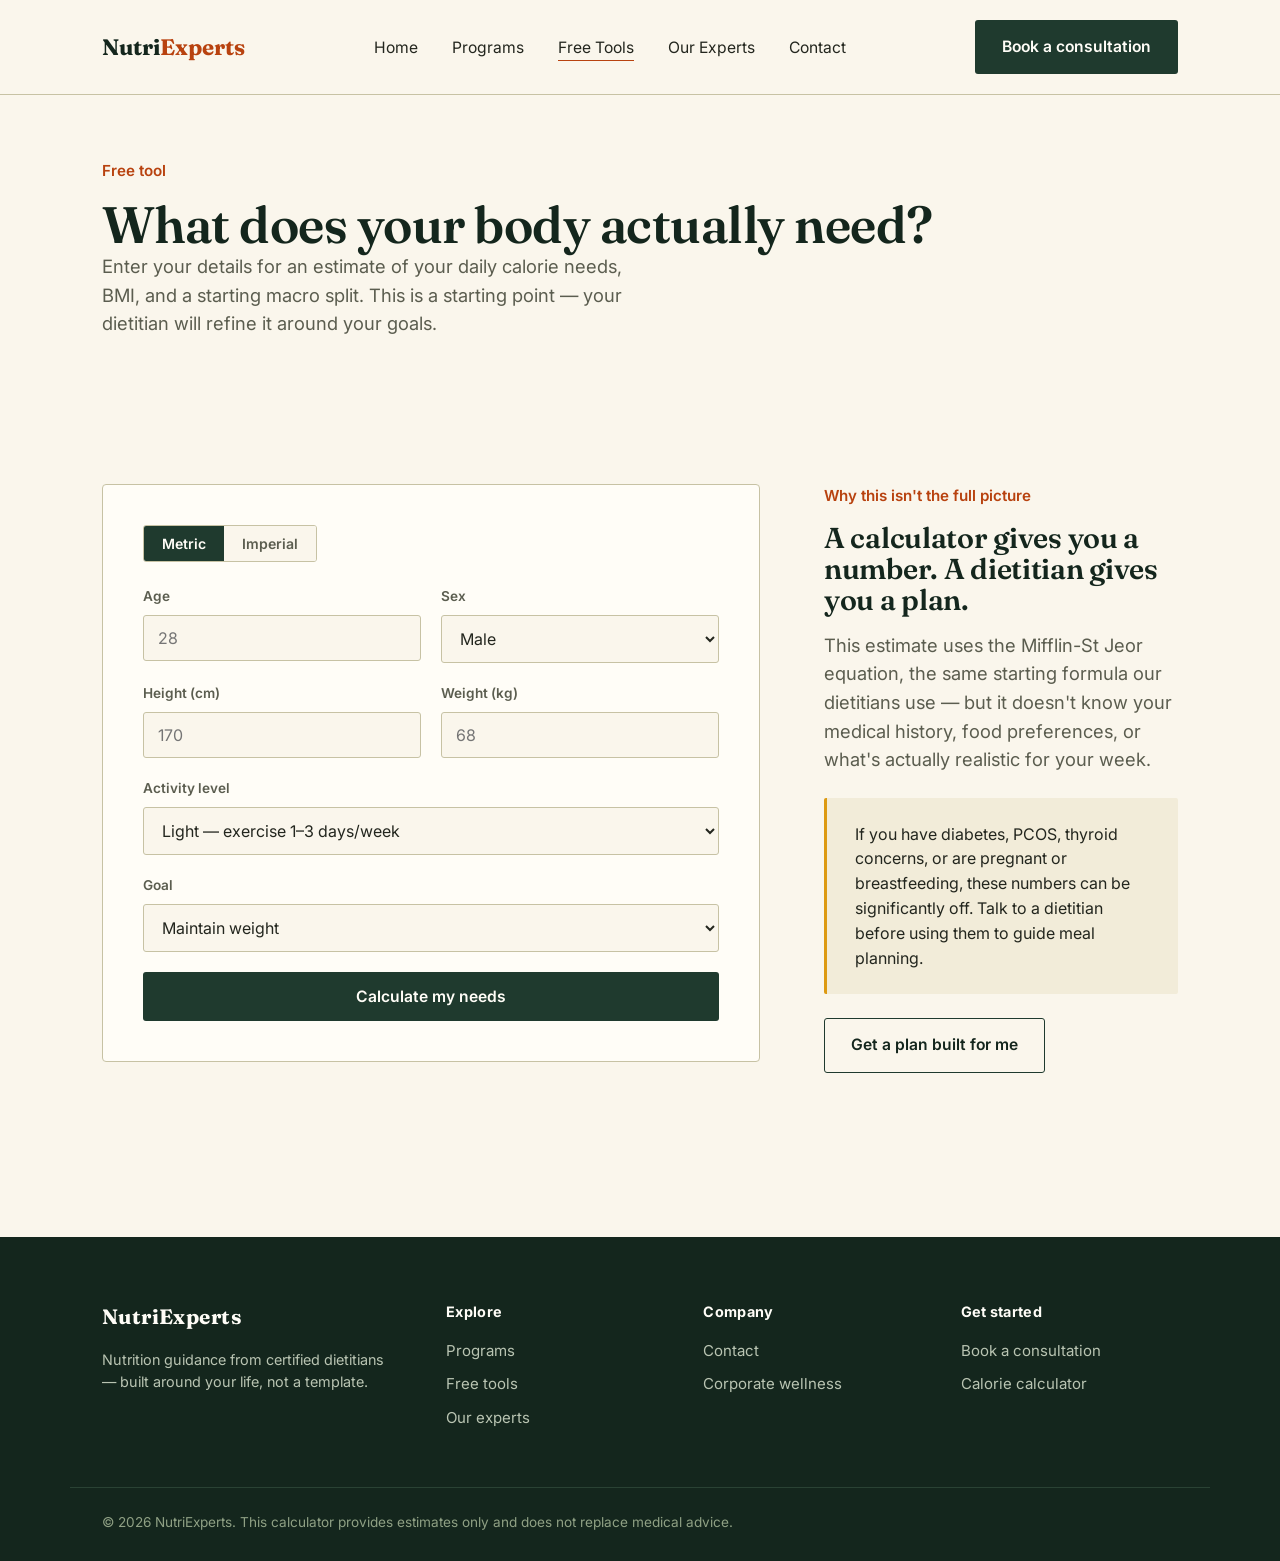
==== calculator.html @ 3c9d52ba "Add files via upload" ====
<!DOCTYPE html>
<html lang="en">
<head>
<meta charset="UTF-8">
<meta name="viewport" content="width=device-width, initial-scale=1.0">
<title>Free Calorie &amp; BMI Calculator — NutriExperts</title>
<link rel="stylesheet" href="styles.css">
</head>
<body>

<header class="site">
  <nav class="nav">
    <a href="index.html" class="logo">Nutri<span>Experts</span></a>
    <ul class="nav-links">
      <li><a href="index.html">Home</a></li>
      <li><a href="programs.html">Programs</a></li>
      <li><a href="calculator.html" class="active">Free Tools</a></li>
      <li><a href="experts.html">Our Experts</a></li>
      <li><a href="contact.html">Contact</a></li>
    </ul>
    <div class="nav-cta">
      <a href="contact.html" class="btn btn-primary">Book a consultation</a>
    </div>
  </nav>
</header>

<section class="tight" style="padding-top:64px;">
  <div class="wrap">
    <p class="kicker">Free tool</p>
    <h1 style="font-size: clamp(2.2rem, 4vw, 3.2rem);">What does your body actually need?</h1>
    <p class="lede">Enter your details for an estimate of your daily calorie needs, BMI, and a starting macro split. This is a starting point — your dietitian will refine it around your goals.</p>
  </div>
</section>

<section class="tight">
  <div class="wrap">
    <div class="two-col">
      <div>
        <div class="calc-box">
          <div class="unit-toggle">
            <button type="button" id="unit-metric" class="active" onclick="setUnit('metric')">Metric</button>
            <button type="button" id="unit-imperial" onclick="setUnit('imperial')">Imperial</button>
          </div>

          <div class="field-row">
            <div class="field">
              <label for="age">Age</label>
              <input type="number" id="age" placeholder="28" min="14" max="90">
            </div>
            <div class="field">
              <label for="sex">Sex</label>
              <select id="sex">
                <option value="male">Male</option>
                <option value="female">Female</option>
              </select>
            </div>
          </div>

          <div class="field-row">
            <div class="field">
              <label for="height">Height <span id="height-unit">(cm)</span></label>
              <input type="number" id="height" placeholder="170">
            </div>
            <div class="field">
              <label for="weight">Weight <span id="weight-unit">(kg)</span></label>
              <input type="number" id="weight" placeholder="68">
            </div>
          </div>

          <div class="field-row" style="grid-template-columns: 1fr;">
            <div class="field">
              <label for="activity">Activity level</label>
              <select id="activity">
                <option value="1.2">Sedentary — little to no exercise</option>
                <option value="1.375" selected>Light — exercise 1–3 days/week</option>
                <option value="1.55">Moderate — exercise 3–5 days/week</option>
                <option value="1.725">Active — exercise 6–7 days/week</option>
                <option value="1.9">Very active — physical job or 2x/day training</option>
              </select>
            </div>
          </div>

          <div class="field-row" style="grid-template-columns: 1fr;">
            <div class="field">
              <label for="goal">Goal</label>
              <select id="goal">
                <option value="lose">Lose weight</option>
                <option value="maintain" selected>Maintain weight</option>
                <option value="gain">Gain weight / build muscle</option>
              </select>
            </div>
          </div>

          <button class="btn btn-primary" style="width:100%; justify-content:center;" onclick="calculate()">Calculate my needs</button>

          <div class="calc-result" id="result">
            <span class="big" id="calorie-out">0</span>
            <span style="font-family: var(--sans); color: var(--ink-soft); font-size:0.95rem;">calories / day</span>
            <span class="cat" id="bmi-cat">BMI —</span>

            <div class="macro-row">
              <div class="macro"><div class="amt" id="protein-out">0g</div><div class="lbl">Protein</div></div>
              <div class="macro"><div class="amt" id="carbs-out">0g</div><div class="lbl">Carbs</div></div>
              <div class="macro"><div class="amt" id="fat-out">0g</div><div class="lbl">Fat</div></div>
              <div class="macro"><div class="amt" id="bmi-out">0</div><div class="lbl">BMI</div></div>
            </div>
          </div>
        </div>
      </div>

      <div>
        <p class="kicker">Why this isn't the full picture</p>
        <h2 style="font-size:1.8rem;">A calculator gives you a number. A dietitian gives you a plan.</h2>
        <p class="lede" style="margin-top:16px;">This estimate uses the Mifflin-St Jeor equation, the same starting formula our dietitians use — but it doesn't know your medical history, food preferences, or what's actually realistic for your week.</p>
        <div class="callout" style="margin-top:24px;">
          <p style="margin:0;">If you have diabetes, PCOS, thyroid concerns, or are pregnant or breastfeeding, these numbers can be significantly off. Talk to a dietitian before using them to guide meal planning.</p>
        </div>
        <a href="contact.html" class="btn btn-ghost" style="margin-top:24px;">Get a plan built for me</a>
      </div>
    </div>
  </div>
</section>

<footer class="site">
  <div class="wrap">
    <div>
      <h4 style="font-family: var(--serif); font-size:1.3rem; color:var(--white);">NutriExperts</h4>
      <p style="color:#b9c4b2; font-size:0.9rem; max-width:32ch;">Nutrition guidance from certified dietitians — built around your life, not a template.</p>
    </div>
    <div>
      <h4>Explore</h4>
      <a href="programs.html">Programs</a>
      <a href="calculator.html">Free tools</a>
      <a href="experts.html">Our experts</a>
    </div>
    <div>
      <h4>Company</h4>
      <a href="contact.html">Contact</a>
      <a href="contact.html">Corporate wellness</a>
    </div>
    <div>
      <h4>Get started</h4>
      <a href="contact.html">Book a consultation</a>
      <a href="calculator.html">Calorie calculator</a>
    </div>
  </div>
  <div class="foot-bottom">© 2026 NutriExperts. This calculator provides estimates only and does not replace medical advice.</div>
</footer>

<script>
let unit = 'metric';

function setUnit(u) {
  unit = u;
  document.getElementById('unit-metric').classList.toggle('active', u === 'metric');
  document.getElementById('unit-imperial').classList.toggle('active', u === 'imperial');
  document.getElementById('height-unit').textContent = u === 'metric' ? '(cm)' : '(in)';
  document.getElementById('weight-unit').textContent = u === 'metric' ? '(kg)' : '(lb)';
  document.getElementById('height').placeholder = u === 'metric' ? '170' : '67';
  document.getElementById('weight').placeholder = u === 'metric' ? '68' : '150';
}

function calculate() {
  const age = parseFloat(document.getElementById('age').value);
  const sex = document.getElementById('sex').value;
  let height = parseFloat(document.getElementById('height').value);
  let weight = parseFloat(document.getElementById('weight').value);
  const activity = parseFloat(document.getElementById('activity').value);
  const goal = document.getElementById('goal').value;

  if (!age || !height || !weight) {
    alert('Please fill in age, height, and weight.');
    return;
  }

  if (unit === 'imperial') {
    height = height * 2.54;
    weight = weight * 0.453592;
  }

  // Mifflin-St Jeor
  let bmr = sex === 'male'
    ? (10 * weight) + (6.25 * height) - (5 * age) + 5
    : (10 * weight) + (6.25 * height) - (5 * age) - 161;

  let tdee = bmr * activity;

  if (goal === 'lose') tdee -= 500;
  if (goal === 'gain') tdee += 350;

  tdee = Math.round(tdee);

  const heightM = height / 100;
  const bmi = weight / (heightM * heightM);
  const bmiRounded = bmi.toFixed(1);

  let bmiCategory = 'Normal';
  if (bmi < 18.5) bmiCategory = 'Underweight';
  else if (bmi >= 25 && bmi < 30) bmiCategory = 'Overweight';
  else if (bmi >= 30) bmiCategory = 'Obese';

  const protein = Math.round((tdee * 0.30) / 4);
  const carbs = Math.round((tdee * 0.40) / 4);
  const fat = Math.round((tdee * 0.30) / 9);

  document.getElementById('calorie-out').textContent = tdee.toLocaleString();
  document.getElementById('bmi-cat').textContent = 'BMI ' + bmiCategory;
  document.getElementById('protein-out').textContent = protein + 'g';
  document.getElementById('carbs-out').textContent = carbs + 'g';
  document.getElementById('fat-out').textContent = fat + 'g';
  document.getElementById('bmi-out').textContent = bmiRounded;

  document.getElementById('result').classList.add('show');
}
</script>

</body>
</html>
---- styles.css ----
/* ============================================================
   NutriExperts — design tokens
   Palette: forest greens (subject: fresh food / clinical trust)
   paired with spice-market marigold + paprika accents, on a
   warm paper ground. Editorial "field journal" layout, not a
   SaaS dashboard: asymmetric hero, menu-card program listings,
   numbered steps only where the content is truly sequential.
   ============================================================ */

@import url('https://fonts.googleapis.com/css2?family=Fraunces:opsz,wght@9..144,400;9..144,500;9..144,600;9..144,700&family=Inter:wght@400;500;600&display=swap');

:root {
  --forest-deep: #14261d;
  --forest: #1f3a2e;
  --forest-soft: #35543f;
  --paper: #faf6ec;
  --ivory: #f2ecd9;
  --line: #c7c2a4;
  --ink: #23261e;
  --ink-soft: #5b5d4f;
  --marigold: #dd9a12;
  --paprika: #b8420f;
  --white: #fffdf7;

  --serif: 'Fraunces', Georgia, serif;
  --sans: 'Inter', -apple-system, BlinkMacSystemFont, sans-serif;
}

* { box-sizing: border-box; }

html { scroll-behavior: smooth; }

body {
  margin: 0;
  background: var(--paper);
  color: var(--ink);
  font-family: var(--sans);
  font-size: 16px;
  line-height: 1.55;
  -webkit-font-smoothing: antialiased;
}

img { max-width: 100%; display: block; }

a { color: inherit; }

.wrap {
  max-width: 1140px;
  margin: 0 auto;
  padding: 0 32px;
}

/* ---------- Type ---------- */

h1, h2, h3, .display {
  font-family: var(--serif);
  font-weight: 600;
  color: var(--forest-deep);
  line-height: 1.08;
  margin: 0;
  letter-spacing: -0.01em;
}

h1 { font-size: clamp(2.6rem, 5.4vw, 4.6rem); }
h2 { font-size: clamp(1.9rem, 3.4vw, 2.7rem); }
h3 { font-size: 1.35rem; font-weight: 600; }

p { margin: 0 0 1em; max-width: 62ch; }

.kicker {
  font-family: var(--sans);
  font-size: 0.95rem;
  font-weight: 600;
  color: var(--paprika);
  margin: 0 0 14px;
}

.lede {
  font-size: 1.15rem;
  color: var(--ink-soft);
  max-width: 46ch;
}

/* ---------- Buttons ---------- */

.btn {
  display: inline-flex;
  align-items: center;
  gap: 8px;
  padding: 14px 26px;
  border-radius: 3px;
  font-family: var(--sans);
  font-weight: 600;
  font-size: 0.98rem;
  text-decoration: none;
  border: 1.5px solid transparent;
  cursor: pointer;
  transition: transform 0.15s ease, background 0.15s ease, color .15s ease;
}

.btn-primary {
  background: var(--forest);
  color: var(--white);
}
.btn-primary:hover { background: var(--forest-deep); transform: translateY(-1px); }

.btn-ghost {
  background: transparent;
  border-color: var(--forest);
  color: var(--forest-deep);
}
.btn-ghost:hover { background: var(--forest); color: var(--white); }

.btn-marigold {
  background: var(--marigold);
  color: var(--forest-deep);
}
.btn-marigold:hover { background: #c88b0f; transform: translateY(-1px); }

/* ---------- Header / nav ---------- */

header.site {
  background: var(--paper);
  border-bottom: 1px solid var(--line);
  position: sticky;
  top: 0;
  z-index: 40;
}

.nav {
  display: flex;
  align-items: center;
  justify-content: space-between;
  padding: 20px 32px;
  max-width: 1140px;
  margin: 0 auto;
}

.logo {
  font-family: var(--serif);
  font-size: 1.4rem;
  font-weight: 700;
  color: var(--forest-deep);
  text-decoration: none;
}
.logo span { color: var(--paprika); }

.nav-links {
  display: flex;
  gap: 34px;
  list-style: none;
  margin: 0; padding: 0;
}

.nav-links a {
  text-decoration: none;
  font-size: 0.98rem;
  color: var(--ink);
  padding-bottom: 3px;
  border-bottom: 1.5px solid transparent;
}
.nav-links a:hover, .nav-links a.active {
  border-bottom-color: var(--paprika);
}

.nav-cta { display: flex; align-items: center; gap: 20px; }

@media (max-width: 760px) {
  .nav-links { display: none; }
}

/* ---------- Footer ---------- */

footer.site {
  background: var(--forest-deep);
  color: #d9e0d4;
  padding: 64px 0 28px;
  margin-top: 100px;
}

footer.site .wrap {
  display: grid;
  grid-template-columns: 1.4fr 1fr 1fr 1fr;
  gap: 40px;
}

footer.site h4 {
  font-family: var(--sans);
  color: var(--white);
  font-size: 0.9rem;
  letter-spacing: 0.02em;
  margin: 0 0 16px;
}

footer.site a {
  display: block;
  color: #b9c4b2;
  text-decoration: none;
  font-size: 0.94rem;
  margin-bottom: 10px;
}
footer.site a:hover { color: var(--white); }

.foot-bottom {
  max-width: 1140px;
  margin: 48px auto 0;
  padding: 24px 32px 0;
  border-top: 1px solid #2a4234;
  font-size: 0.85rem;
  color: #8fa084;
}

@media (max-width: 760px) {
  footer.site .wrap { grid-template-columns: 1fr 1fr; }
}

/* ---------- Section rhythm ---------- */

section { padding: 96px 0; }
section.tight { padding: 64px 0; }
.divider { border: none; border-top: 1px solid var(--line); margin: 0; }

/* ---------- Hero ---------- */

.hero {
  padding: 76px 0 90px;
  background: linear-gradient(180deg, var(--ivory) 0%, var(--paper) 100%);
}

.hero .wrap {
  display: grid;
  grid-template-columns: 1.15fr 0.85fr;
  gap: 56px;
  align-items: center;
}

.hero-copy .btn-row { display: flex; gap: 16px; margin-top: 32px; flex-wrap: wrap; }

.plate {
  position: relative;
  aspect-ratio: 1 / 1;
  border-radius: 50%;
  background: radial-gradient(circle at 35% 30%, var(--forest-soft), var(--forest) 70%);
  display: flex;
  align-items: center;
  justify-content: center;
  box-shadow: 0 30px 60px -20px rgba(20,38,29,0.35);
}
.plate::before {
  content: "";
  position: absolute;
  inset: 14%;
  border-radius: 50%;
  border: 1.5px dashed rgba(255,255,255,0.25);
}
.plate-stat {
  text-align: center;
  color: var(--white);
}
.plate-stat .num {
  font-family: var(--serif);
  font-size: 3.4rem;
  font-weight: 700;
  display: block;
  line-height: 1;
}
.plate-stat .label {
  font-size: 0.9rem;
  color: #cfe0c9;
  margin-top: 8px;
}

@media (max-width: 860px) {
  .hero .wrap { grid-template-columns: 1fr; }
  .plate { max-width: 320px; margin: 0 auto; }
}

/* ---------- Stat row ---------- */

.stat-row {
  display: flex;
  gap: 0;
  border-top: 1px solid var(--line);
  border-bottom: 1px solid var(--line);
}
.stat-row .stat {
  flex: 1;
  padding: 32px 28px;
  border-right: 1px solid var(--line);
}
.stat-row .stat:last-child { border-right: none; }
.stat .num {
  font-family: var(--serif);
  font-size: 2.3rem;
  color: var(--forest-deep);
  display: block;
}
.stat .label { color: var(--ink-soft); font-size: 0.92rem; margin-top: 4px; }

@media (max-width: 700px) {
  .stat-row { flex-wrap: wrap; }
  .stat-row .stat { flex: 1 1 50%; border-bottom: 1px solid var(--line); }
}

/* ---------- Steps (genuinely sequential) ---------- */

.steps {
  display: grid;
  grid-template-columns: repeat(4, 1fr);
  gap: 0;
  margin-top: 48px;
}
.step {
  padding: 0 26px 0 0;
  border-left: 1px solid var(--line);
  padding-left: 26px;
}
.step:first-child { border-left: none; padding-left: 0; }
.step .n {
  font-family: var(--serif);
  font-size: 1.1rem;
  color: var(--paprika);
  margin-bottom: 10px;
}
.step h3 { font-size: 1.1rem; margin-bottom: 8px; }
.step p { font-size: 0.94rem; color: var(--ink-soft); margin: 0; }

@media (max-width: 860px) {
  .steps { grid-template-columns: 1fr; gap: 28px; }
  .step { border-left: none; padding-left: 0; border-top: 1px solid var(--line); padding-top: 24px; }
  .step:first-child { border-top: none; padding-top: 0; }
}

/* ---------- Two column section ---------- */

.two-col {
  display: grid;
  grid-template-columns: 0.9fr 1.1fr;
  gap: 64px;
  align-items: start;
}
@media (max-width: 860px) {
  .two-col { grid-template-columns: 1fr; gap: 40px; }
}

/* ---------- Program menu list (not SaaS cards) ---------- */

.menu-list { margin-top: 40px; }
.menu-item {
  display: grid;
  grid-template-columns: auto 1fr auto;
  gap: 28px;
  align-items: baseline;
  padding: 30px 0;
  border-bottom: 1px solid var(--line);
}
.menu-item:first-child { border-top: 1px solid var(--line); }
.menu-item .mi-name h3 { margin-bottom: 6px; }
.menu-item .mi-name p { color: var(--ink-soft); font-size: 0.95rem; margin: 0; max-width: 52ch; }
.menu-item .mi-tag {
  font-family: var(--sans);
  font-size: 0.8rem;
  font-weight: 600;
  color: var(--forest);
  border: 1px solid var(--forest-soft);
  border-radius: 20px;
  padding: 5px 12px;
  white-space: nowrap;
  align-self: start;
}
.menu-item .mi-price {
  text-align: right;
  font-family: var(--serif);
  font-size: 1.5rem;
  color: var(--forest-deep);
  white-space: nowrap;
}
.menu-item .mi-price small {
  display: block;
  font-family: var(--sans);
  font-size: 0.78rem;
  font-weight: 400;
  color: var(--ink-soft);
  margin-top: 2px;
}

@media (max-width: 700px) {
  .menu-item { grid-template-columns: 1fr; gap: 10px; }
  .menu-item .mi-price { text-align: left; }
}

/* ---------- Quote / testimonial strip ---------- */

.quote-strip {
  background: var(--forest);
  color: var(--white);
}
.quote-strip blockquote {
  font-family: var(--serif);
  font-size: clamp(1.5rem, 2.6vw, 2.1rem);
  font-weight: 500;
  line-height: 1.35;
  margin: 0 0 24px;
  max-width: 26ch;
}
.quote-strip cite {
  font-style: normal;
  font-family: var(--sans);
  font-size: 0.92rem;
  color: #b9c4b2;
}

/* ---------- Expert profile ---------- */

.expert-grid {
  display: grid;
  grid-template-columns: repeat(3, 1fr);
  gap: 44px 36px;
  margin-top: 48px;
}
.expert {
  border-top: 1px solid var(--line);
  padding-top: 20px;
}
.expert .photo {
  width: 100%;
  aspect-ratio: 4/5;
  border-radius: 3px;
  object-fit: cover;
  margin-bottom: 18px;
  background: var(--ivory);
}
.expert h3 { margin-bottom: 2px; }
.expert .role { color: var(--paprika); font-size: 0.9rem; font-weight: 600; margin-bottom: 10px; }
.expert p.bio { font-size: 0.92rem; color: var(--ink-soft); margin: 0; }

@media (max-width: 860px) {
  .expert-grid { grid-template-columns: 1fr 1fr; }
}
@media (max-width: 560px) {
  .expert-grid { grid-template-columns: 1fr; }
}

/* ---------- Calculator ---------- */

.calc-box {
  background: var(--white);
  border: 1px solid var(--line);
  border-radius: 4px;
  padding: 40px;
}
.field-row { display: grid; grid-template-columns: 1fr 1fr; gap: 20px; margin-bottom: 20px; }
.field { display: flex; flex-direction: column; gap: 8px; }
.field label { font-size: 0.85rem; font-weight: 600; color: var(--ink-soft); }
.field input, .field select {
  font-family: var(--sans);
  font-size: 1rem;
  padding: 12px 14px;
  border: 1.5px solid var(--line);
  border-radius: 3px;
  background: var(--paper);
  color: var(--ink);
}
.field input:focus, .field select:focus {
  outline: none;
  border-color: var(--forest);
}
.unit-toggle {
  display: flex;
  border: 1.5px solid var(--line);
  border-radius: 3px;
  overflow: hidden;
  width: fit-content;
  margin-bottom: 24px;
}
.unit-toggle button {
  font-family: var(--sans);
  font-size: 0.88rem;
  font-weight: 600;
  padding: 9px 18px;
  border: none;
  background: var(--paper);
  color: var(--ink-soft);
  cursor: pointer;
}
.unit-toggle button.active { background: var(--forest); color: var(--white); }

.calc-result {
  margin-top: 28px;
  padding-top: 28px;
  border-top: 1px solid var(--line);
  display: none;
}
.calc-result.show { display: block; }
.calc-result .big {
  font-family: var(--serif);
  font-size: 2.6rem;
  color: var(--forest-deep);
}
.calc-result .cat {
  display: inline-block;
  margin-left: 12px;
  font-family: var(--sans);
  font-size: 0.85rem;
  font-weight: 600;
  padding: 5px 12px;
  border-radius: 20px;
  background: var(--ivory);
  color: var(--forest);
  vertical-align: middle;
}
.macro-row { display: flex; gap: 24px; margin-top: 20px; flex-wrap: wrap; }
.macro { flex: 1; min-width: 120px; }
.macro .amt { font-family: var(--serif); font-size: 1.5rem; color: var(--forest-deep); }
.macro .lbl { font-size: 0.82rem; color: var(--ink-soft); }

/* ---------- Contact form ---------- */

.contact-form {
  background: var(--white);
  border: 1px solid var(--line);
  border-radius: 4px;
  padding: 40px;
}
.contact-form .field { margin-bottom: 20px; }
.contact-form textarea {
  font-family: var(--sans);
  font-size: 1rem;
  padding: 12px 14px;
  border: 1.5px solid var(--line);
  border-radius: 3px;
  background: var(--paper);
  resize: vertical;
  min-height: 110px;
}
.contact-form textarea:focus { outline: none; border-color: var(--forest); }

.info-list { list-style: none; margin: 32px 0 0; padding: 0; }
.info-list li {
  padding: 16px 0;
  border-top: 1px solid var(--line);
  font-size: 0.96rem;
}
.info-list li:last-child { border-bottom: 1px solid var(--line); }
.info-list strong { display: block; color: var(--forest-deep); font-size: 0.82rem; text-transform: none; margin-bottom: 4px; }

/* ---------- Utility ---------- */

.center { text-align: center; margin-left: auto; margin-right: auto; }
.tag-list { display: flex; gap: 10px; flex-wrap: wrap; margin-top: 20px; }
.tag {
  font-size: 0.82rem;
  font-weight: 600;
  padding: 6px 14px;
  border: 1px solid var(--line);
  border-radius: 20px;
  color: var(--ink-soft);
}

.callout {
  background: var(--ivory);
  border-left: 3px solid var(--marigold);
  padding: 24px 28px;
  border-radius: 2px;
}

.disclaimer {
  font-size: 0.82rem;
  color: var(--ink-soft);
  border-top: 1px solid var(--line);
  padding-top: 20px;
  margin-top: 40px;
}
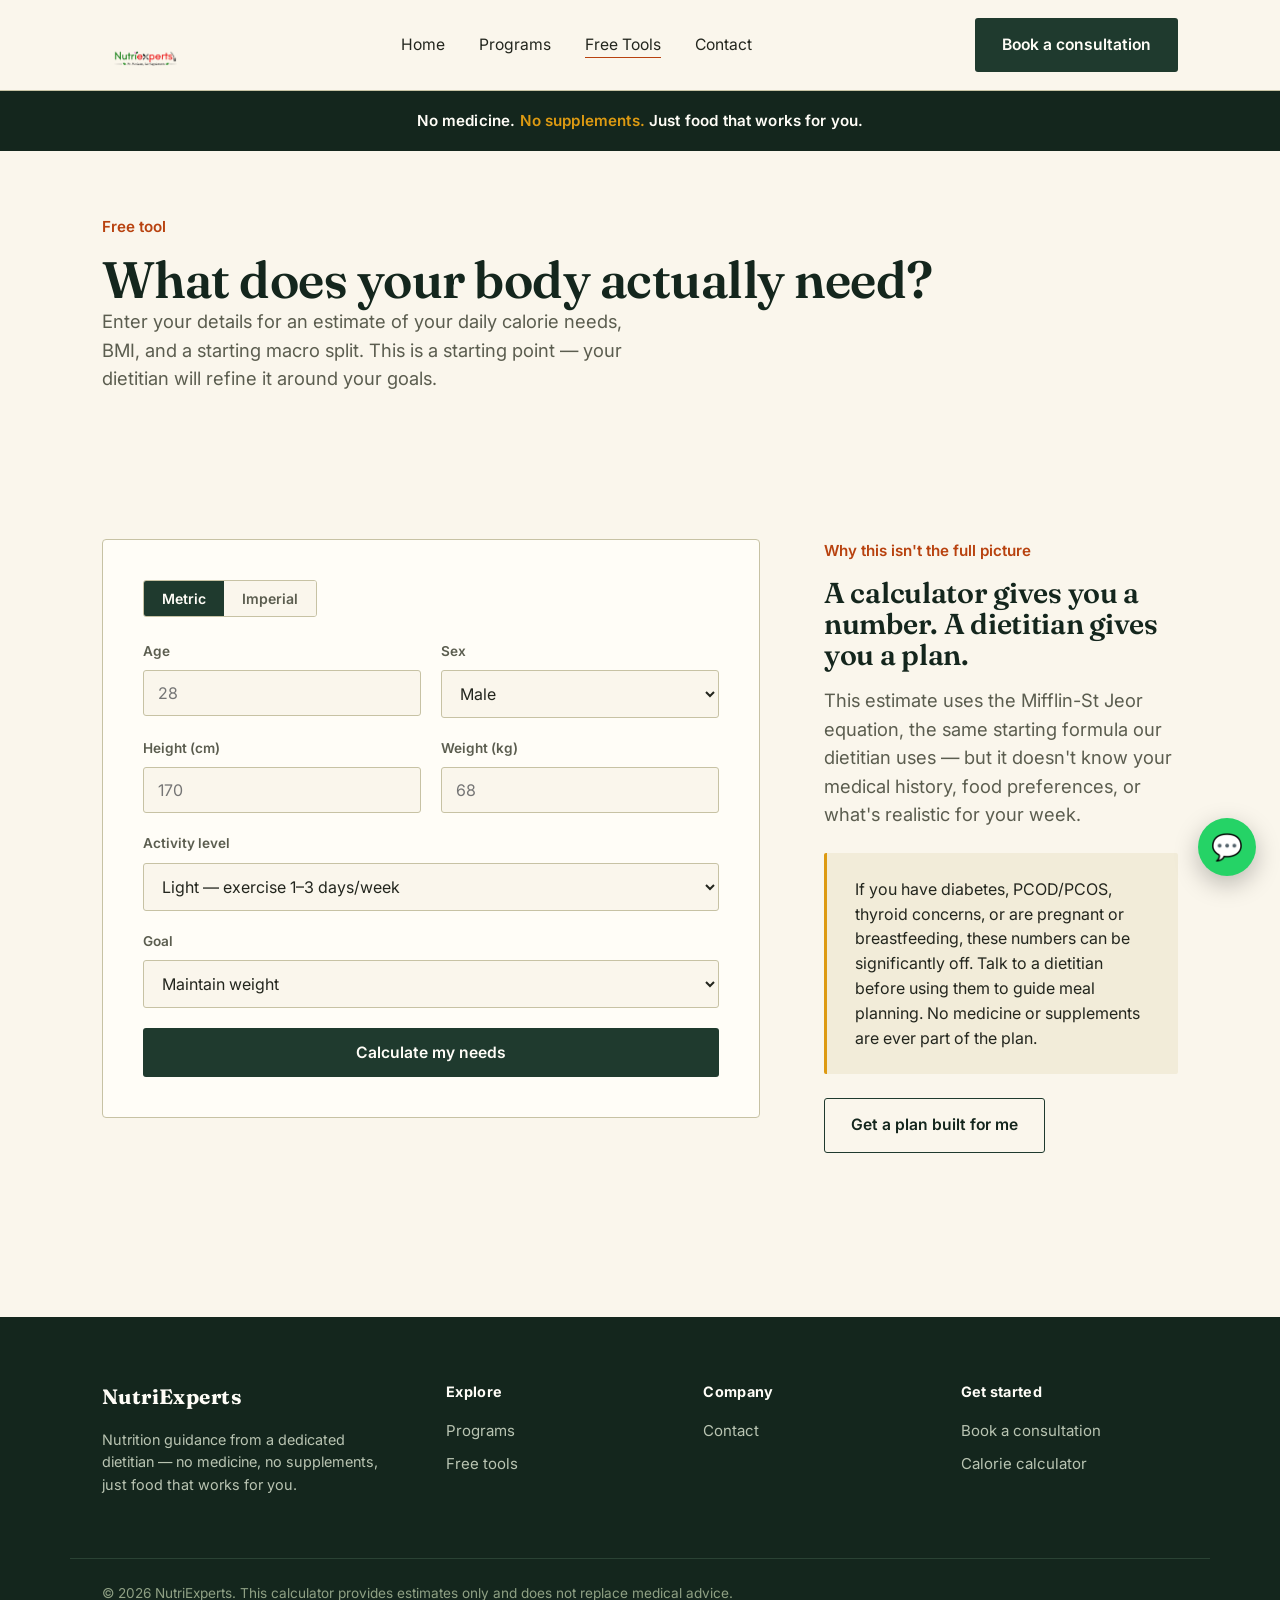
==== commit 59770dd1: "New Updates" ====
--- a/calculator.html
+++ b/calculator.html
@@ -1,4 +1,3 @@
-
 <!DOCTYPE html>
 <html lang="en">
 <head>
@@ -6,17 +5,30 @@
 <meta name="viewport" content="width=device-width, initial-scale=1.0">
 <title>Free Calorie &amp; BMI Calculator — NutriExperts</title>
 <link rel="stylesheet" href="styles.css">
+<script src="script.js"></script>
 </head>
 <body>
 
 <header class="site">
   <nav class="nav">
-    <a href="index.html" class="logo">Nutri<span>Experts</span></a>
+    <!--
+      LOGO: Add your logo file named "logo.png" inside the "images" folder
+      next to this file (path: images/logo.png). Use a PNG with a
+      transparent background — a wide/horizontal logo (roughly 3:1 to 4:1,
+      e.g. 480x140px) will fit this header spot most naturally, though any
+      shape will scale to fit since sizing is handled by CSS (.logo-img),
+      not by editing the image file itself. Until it's added, a small
+      placeholder box shows here instead.
+    -->
+    <a href="index.html" class="logo">
+      <img src="assets/logo.png" alt="Nutriexperts Logo" class="logo-img"
+           data-label="assets/logo.png" data-icon="🥗" data-size="logo"
+           onerror="imgFallback(this)">
+    </a>
     <ul class="nav-links">
       <li><a href="index.html">Home</a></li>
       <li><a href="programs.html">Programs</a></li>
       <li><a href="calculator.html" class="active">Free Tools</a></li>
-      <li><a href="experts.html">Our Experts</a></li>
       <li><a href="contact.html">Contact</a></li>
     </ul>
     <div class="nav-cta">
@@ -24,6 +36,8 @@
     </div>
   </nav>
 </header>
+
+<div class="pledge-bar">No medicine. <span>No supplements.</span> Just food that works for you.</div>
 
 <section class="tight" style="padding-top:64px;">
   <div class="wrap">
@@ -105,6 +119,21 @@
               <div class="macro"><div class="amt" id="fat-out">0g</div><div class="lbl">Fat</div></div>
               <div class="macro"><div class="amt" id="bmi-out">0</div><div class="lbl">BMI</div></div>
             </div>
+
+            <div class="lead-capture">
+              <p class="hint">Want a dietitian to review this? Add your name and number and send it straight to us on WhatsApp.</p>
+              <div class="field-row">
+                <div class="field">
+                  <label for="lead-name">Your name</label>
+                  <input type="text" id="lead-name" placeholder="Your name">
+                </div>
+                <div class="field">
+                  <label for="lead-phone">Phone number</label>
+                  <input type="tel" id="lead-phone" placeholder="+91 98765 43210">
+                </div>
+              </div>
+              <a href="#" id="wa-send" onclick="sendToWhatsApp(event)" class="btn btn-primary" style="width:100%; justify-content:center; margin-top:6px;">Send my results on WhatsApp</a>
+            </div>
           </div>
         </div>
       </div>
@@ -112,9 +141,9 @@
       <div>
         <p class="kicker">Why this isn't the full picture</p>
         <h2 style="font-size:1.8rem;">A calculator gives you a number. A dietitian gives you a plan.</h2>
-        <p class="lede" style="margin-top:16px;">This estimate uses the Mifflin-St Jeor equation, the same starting formula our dietitians use — but it doesn't know your medical history, food preferences, or what's actually realistic for your week.</p>
+        <p class="lede" style="margin-top:16px;">This estimate uses the Mifflin-St Jeor equation, the same starting formula our dietitian uses — but it doesn't know your medical history, food preferences, or what's realistic for your week.</p>
         <div class="callout" style="margin-top:24px;">
-          <p style="margin:0;">If you have diabetes, PCOS, thyroid concerns, or are pregnant or breastfeeding, these numbers can be significantly off. Talk to a dietitian before using them to guide meal planning.</p>
+          <p style="margin:0;">If you have diabetes, PCOD/PCOS, thyroid concerns, or are pregnant or breastfeeding, these numbers can be significantly off. Talk to a dietitian before using them to guide meal planning. No medicine or supplements are ever part of the plan.</p>
         </div>
         <a href="contact.html" class="btn btn-ghost" style="margin-top:24px;">Get a plan built for me</a>
       </div>
@@ -126,18 +155,16 @@
   <div class="wrap">
     <div>
       <h4 style="font-family: var(--serif); font-size:1.3rem; color:var(--white);">NutriExperts</h4>
-      <p style="color:#b9c4b2; font-size:0.9rem; max-width:32ch;">Nutrition guidance from certified dietitians — built around your life, not a template.</p>
+      <p style="color:#b9c4b2; font-size:0.9rem; max-width:32ch;">Nutrition guidance from a dedicated dietitian — no medicine, no supplements, just food that works for you.</p>
     </div>
     <div>
       <h4>Explore</h4>
       <a href="programs.html">Programs</a>
       <a href="calculator.html">Free tools</a>
-      <a href="experts.html">Our experts</a>
     </div>
     <div>
       <h4>Company</h4>
       <a href="contact.html">Contact</a>
-      <a href="contact.html">Corporate wellness</a>
     </div>
     <div>
       <h4>Get started</h4>
@@ -148,8 +175,11 @@
   <div class="foot-bottom">© 2026 NutriExperts. This calculator provides estimates only and does not replace medical advice.</div>
 </footer>
 
+<a href="https://wa.me/919122770481?text=Hi%20NutriExperts%2C%20I%27d%20like%20to%20know%20more" class="wa-float" target="_blank" rel="noopener" aria-label="Chat on WhatsApp">💬</a>
+
 <script>
 let unit = 'metric';
+let lastResult = null;
 
 function setUnit(u) {
   unit = u;
@@ -179,16 +209,13 @@
     weight = weight * 0.453592;
   }
 
-  // Mifflin-St Jeor
   let bmr = sex === 'male'
     ? (10 * weight) + (6.25 * height) - (5 * age) + 5
     : (10 * weight) + (6.25 * height) - (5 * age) - 161;
 
   let tdee = bmr * activity;
-
   if (goal === 'lose') tdee -= 500;
   if (goal === 'gain') tdee += 350;
-
   tdee = Math.round(tdee);
 
   const heightM = height / 100;
@@ -212,6 +239,19 @@
   document.getElementById('bmi-out').textContent = bmiRounded;
 
   document.getElementById('result').classList.add('show');
+
+  lastResult = { tdee, bmiRounded, bmiCategory, protein, carbs, fat, age, sex, goal };
+}
+
+function sendToWhatsApp(e) {
+  e.preventDefault();
+  if (!lastResult) { alert('Please calculate your results first.'); return; }
+  const name = document.getElementById('lead-name').value || 'Not provided';
+  const phone = document.getElementById('lead-phone').value || 'Not provided';
+  const r = lastResult;
+  const msg = `Hi NutriExperts, I just used the BMI/calorie calculator.\n\nName: ${name}\nPhone: ${phone}\nAge: ${r.age} | Sex: ${r.sex}\nGoal: ${r.goal}\nBMI: ${r.bmiRounded} (${r.bmiCategory})\nEstimated calories/day: ${r.tdee}\nProtein: ${r.protein}g | Carbs: ${r.carbs}g | Fat: ${r.fat}g\n\nI'd like a dietitian to review this.`;
+  const url = 'https://wa.me/919122770481?text=' + encodeURIComponent(msg);
+  window.open(url, '_blank');
 }
 </script>
 
--- a/styles.css
+++ b/styles.css
@@ -125,9 +125,11 @@
   position: sticky;
   top: 0;
   z-index: 40;
+  padding: 5px 30px;
 }
 
 .nav {
+  height: 80px;
   display: flex;
   align-items: center;
   justify-content: space-between;
@@ -142,6 +144,7 @@
   font-weight: 700;
   color: var(--forest-deep);
   text-decoration: none;
+  object-fit: contain;
 }
 .logo span { color: var(--paprika); }
 
@@ -343,7 +346,7 @@
   .two-col { grid-template-columns: 1fr; gap: 40px; }
 }
 
-/* ---------- Program menu list (not SaaS cards) ---------- */
+/* ---------- Program menu list (not SaaS cards) — used on homepage preview ---------- */
 
 .menu-list { margin-top: 40px; }
 .menu-item {
@@ -387,6 +390,103 @@
 @media (max-width: 700px) {
   .menu-item { grid-template-columns: 1fr; gap: 10px; }
   .menu-item .mi-price { text-align: left; }
+}
+
+/* ---------- Program pricing cards with "Start Now" CTA — Programs page only ---------- */
+
+.plan-grid {
+  display: grid;
+  grid-template-columns: 1fr 1fr;
+  gap: 1px;
+  background: var(--line);
+  border: 1px solid var(--line);
+  margin-top: 44px;
+}
+.plan-card {
+  background: var(--paper);
+  padding: 36px 34px;
+  display: flex;
+  flex-direction: column;
+}
+.plan-card.featured { background: var(--white); }
+.plan-card .pc-top {
+  display: flex;
+  align-items: flex-start;
+  justify-content: space-between;
+  gap: 16px;
+  margin-bottom: 18px;
+}
+.plan-card .pc-idx {
+  font-family: var(--serif);
+  font-size: 1.05rem;
+  color: var(--paprika);
+}
+.plan-card .pc-tag {
+  font-family: var(--sans);
+  font-size: 0.78rem;
+  font-weight: 600;
+  color: var(--forest);
+  border: 1px solid var(--forest-soft);
+  border-radius: 20px;
+  padding: 4px 12px;
+  white-space: nowrap;
+}
+.plan-card h3 { font-size: 1.3rem; margin-bottom: 10px; }
+.plan-card p.pc-desc { color: var(--ink-soft); font-size: 0.94rem; margin: 0; }
+.plan-card .pc-divider { border: none; border-top: 1px solid var(--line); margin: 24px 0; }
+.plan-card .pc-bottom {
+  display: flex;
+  align-items: center;
+  justify-content: space-between;
+  gap: 18px;
+  flex-wrap: wrap;
+  margin-top: auto;
+}
+.plan-card .pc-price {
+  font-family: var(--serif);
+  font-size: 1.7rem;
+  color: var(--forest-deep);
+  line-height: 1.15;
+}
+.plan-card .pc-price .per { font-family: var(--sans); font-size: 0.78rem; font-weight: 400; color: var(--ink-soft); }
+.plan-card .pc-save { font-family: var(--sans); font-size: 0.8rem; color: var(--forest); font-weight: 600; margin-top: 4px; }
+
+.btn-sm { padding: 10px 22px; font-size: 0.88rem; white-space: nowrap; }
+
+@media (max-width: 860px) {
+  .plan-grid { grid-template-columns: 1fr; }
+}
+@media (max-width: 520px) {
+  .plan-card .pc-bottom { align-items: flex-start; flex-direction: column; }
+  .plan-card .pc-bottom .btn { width: 100%; justify-content: center; }
+}
+
+/* ---------- "What every plan includes" checklist — Programs page only ---------- */
+
+.includes-list {
+  display: grid;
+  grid-template-columns: 1fr 1fr;
+  gap: 14px 40px;
+  margin-top: 36px;
+}
+.includes-list .inc-item {
+  display: flex;
+  align-items: baseline;
+  gap: 12px;
+  padding: 14px 0;
+  border-bottom: 1px solid var(--line);
+}
+.includes-list .inc-item .check {
+  color: var(--forest);
+  font-family: var(--serif);
+  font-size: 1.05rem;
+  flex-shrink: 0;
+}
+.includes-list .inc-item p { margin: 0; font-size: 0.95rem; color: var(--ink); }
+.includes-list .inc-item.no .check { color: var(--paprika); }
+
+@media (max-width: 700px) {
+  .includes-list { grid-template-columns: 1fr; }
 }
 
 /* ---------- Quote / testimonial strip ---------- */
@@ -571,3 +671,263 @@
   padding-top: 20px;
   margin-top: 40px;
 }
+
+/* ---------- Added: Why-cards grid ---------- */
+.why-grid {
+  display: grid;
+  grid-template-columns: repeat(3, 1fr);
+  gap: 1px;
+  background: var(--line);
+  border: 1px solid var(--line);
+  margin-top: 44px;
+}
+.why-card {
+  background: var(--paper);
+  padding: 32px 28px;
+}
+.why-card .mark {
+  font-family: var(--serif);
+  font-size: 1.6rem;
+  color: var(--paprika);
+  margin-bottom: 14px;
+  display: block;
+}
+.why-card h3 { font-size: 1.05rem; margin-bottom: 8px; }
+.why-card p { font-size: 0.92rem; color: var(--ink-soft); margin: 0; }
+@media (max-width: 860px) { .why-grid { grid-template-columns: 1fr 1fr; } }
+@media (max-width: 560px) { .why-grid { grid-template-columns: 1fr; } }
+
+/* ---------- Added: no-meds banner ---------- */
+.pledge-bar {
+  background: var(--forest-deep);
+  color: var(--white);
+  padding: 18px 0;
+  text-align: center;
+  font-family: var(--sans);
+  font-size: 0.95rem;
+  font-weight: 600;
+  letter-spacing: 0.01em;
+}
+.pledge-bar span { color: var(--marigold); }
+
+/* ---------- Added: Myth vs fact ---------- */
+.myth-grid { margin-top: 44px; display: flex; flex-direction: column; gap: 1px; background: var(--line); border: 1px solid var(--line); }
+.myth-row { background: var(--paper); display: grid; grid-template-columns: 1fr 1fr; }
+.myth-row > div { padding: 22px 26px; }
+.myth-row .myth { border-right: 1px solid var(--line); }
+.myth-row .myth p { margin: 0; color: var(--ink-soft); }
+.myth-row .fact p { margin: 0; color: var(--forest-deep); font-weight: 500; }
+.myth-tag { font-size: 0.78rem; font-weight: 700; letter-spacing: 0.02em; display: block; margin-bottom: 6px; }
+.myth-row .myth .myth-tag { color: #a34a2b; }
+.myth-row .fact .myth-tag { color: var(--forest); }
+@media (max-width: 700px) {
+  .myth-row { grid-template-columns: 1fr; }
+  .myth-row .myth { border-right: none; border-bottom: 1px solid var(--line); }
+}
+
+/* ---------- Added: FAQ ---------- */
+.faq-list { margin-top: 40px; }
+.faq-item { border-top: 1px solid var(--line); padding: 22px 0; }
+.faq-item:last-child { border-bottom: 1px solid var(--line); }
+.faq-item summary { cursor: pointer; font-family: var(--serif); font-size: 1.1rem; color: var(--forest-deep); list-style: none; display: flex; justify-content: space-between; align-items: center; gap: 16px; }
+.faq-item summary::-webkit-details-marker { display: none; }
+.faq-item summary::after { content: "+"; font-family: var(--sans); font-size: 1.4rem; color: var(--paprika); flex-shrink: 0; }
+.faq-item[open] summary::after { content: "–"; }
+.faq-item p { margin: 14px 0 0; color: var(--ink-soft); font-size: 0.95rem; }
+
+/* ---------- Added: comparison table ---------- */
+.compare-table { width: 100%; border-collapse: collapse; margin-top: 40px; font-size: 0.95rem; }
+.compare-table th, .compare-table td { text-align: left; padding: 14px 16px; border-bottom: 1px solid var(--line); }
+.compare-table th { font-family: var(--sans); font-size: 0.82rem; color: var(--ink-soft); font-weight: 600; }
+.compare-table td.yes { color: var(--forest); font-weight: 600; }
+
+/* ---------- Added: WhatsApp floating button ---------- */
+.wa-float {
+  position: fixed;
+  bottom: 24px;
+  right: 24px;
+  z-index: 60;
+  background: #25D366;
+  color: #fff;
+  width: 58px;
+  height: 58px;
+  border-radius: 50%;
+  display: flex;
+  align-items: center;
+  justify-content: center;
+  text-decoration: none;
+  box-shadow: 0 8px 24px rgba(0,0,0,0.25);
+  font-size: 1.6rem;
+}
+.wa-float:hover { transform: scale(1.06); }
+
+.badge-row { display: flex; gap: 12px; flex-wrap: wrap; margin-top: 28px; }
+.badge-pill {
+  font-size: 0.85rem;
+  font-weight: 600;
+  color: var(--forest-deep);
+  background: var(--ivory);
+  border: 1px solid var(--line);
+  padding: 7px 16px;
+  border-radius: 20px;
+}
+
+/* ---------- Added: lead capture in calculator ---------- */
+.lead-capture {
+  margin-top: 24px;
+  padding-top: 24px;
+  border-top: 1px dashed var(--line);
+}
+.lead-capture p.hint { font-size: 0.85rem; color: var(--ink-soft); margin-bottom: 14px; }
+
+/* ---------- Added: placeholder boxes for real photos/QR (see HTML comments) ---------- */
+.placeholder-box {
+  display: flex;
+  flex-direction: column;
+  align-items: center;
+  justify-content: center;
+  gap: 10px;
+  background: var(--ivory);
+  border: 1.5px dashed var(--line);
+  border-radius: 4px;
+  color: var(--ink-soft);
+  font-family: var(--sans);
+  font-size: 0.8rem;
+  text-align: center;
+  padding: 20px;
+  width: 100%;
+  height: 100%;
+  box-sizing: border-box;
+}
+.placeholder-box .ph-icon { font-size: 2rem; line-height: 1; }
+.placeholder-box .ph-label { font-weight: 600; color: var(--forest-deep); word-break: break-all; }
+.placeholder-box .ph-sub { font-size: 0.72rem; color: var(--ink-soft); }
+
+.dietitian-photo-wrap { aspect-ratio: 4/5; width: 100%; border-radius: 3px; overflow: hidden; }
+.dietitian-photo-wrap img { width: 100%; height: 100%; object-fit: cover; }
+
+.food-grid {
+  display: grid;
+  grid-template-columns: repeat(3, 1fr);
+  gap: 24px;
+  margin-top: 44px;
+}
+.food-item { aspect-ratio: 4/3; border-radius: 3px; overflow: hidden; }
+.food-item img { width: 100%; height: 100%; object-fit: cover; }
+.food-caption { margin-top: 10px; font-size: 0.88rem; color: var(--ink-soft); text-align: center; }
+@media (max-width: 760px) { .food-grid { grid-template-columns: 1fr; } }
+
+.qr-wrap { width: 180px; aspect-ratio: 1/1; border-radius: 3px; overflow: hidden; margin: 0 auto; }
+.qr-wrap img { width: 100%; height: 100%; object-fit: contain; background: var(--white); }
+.qr-block { display: flex; flex-direction: column; align-items: center; gap: 14px; text-align: center; }
+.qr-upi-id { font-family: var(--sans); font-weight: 600; color: var(--forest-deep); font-size: 0.95rem; }
+
+/* ---------- Added: nav logo image (replaces the former text wordmark) ---------- */
+.logo { display: flex; align-items: center; }
+.logo-img {
+  height: 42px;
+  width: auto;
+  max-width: 190px;
+  object-fit: contain;
+  display: block;
+}
+.placeholder-box.ph-logo {
+  flex-direction: row;
+  height: 42px;
+  width: auto;
+  min-width: 150px;
+  padding: 0 16px;
+  gap: 8px;
+  border-radius: 4px;
+  font-size: 0.74rem;
+}
+.placeholder-box.ph-logo .ph-icon { font-size: 1.1rem; }
+.placeholder-box.ph-logo .ph-sub { display: none; }
+
+@media (max-width: 760px) {
+  .logo-img { height: 34px; max-width: 150px; }
+  .placeholder-box.ph-logo { height: 34px; min-width: 130px; font-size: 0.68rem; }
+}
+
+/* ============================================================
+   Animations — kept deliberately restrained: one hero sequence
+   on load, a single scroll-reveal treatment reused site-wide,
+   and a few small interactive touches. All respect users who
+   prefer reduced motion.
+   ============================================================ */
+
+@media (prefers-reduced-motion: no-preference) {
+
+  /* Hero load-in: headline, copy, buttons, plate stagger in once */
+  .hero-copy .kicker,
+  .hero-copy h1,
+  .hero-copy .lede,
+  .hero-copy .btn-row,
+  .hero-copy .badge-row,
+  .hero .plate {
+    opacity: 0;
+    animation: fadeUp 0.7s ease forwards;
+  }
+  .hero-copy .kicker    { animation-delay: 0.05s; }
+  .hero-copy h1          { animation-delay: 0.15s; }
+  .hero-copy .lede        { animation-delay: 0.28s; }
+  .hero-copy .btn-row      { animation-delay: 0.4s; }
+  .hero-copy .badge-row     { animation-delay: 0.5s; }
+  .hero .plate               { animation: fadeIn 0.9s ease forwards; animation-delay: 0.25s; }
+
+  /* Scroll reveal: one fade-up treatment, reused consistently */
+  .reveal {
+    opacity: 0;
+    transform: translateY(18px);
+    transition: opacity 0.6s ease, transform 0.6s ease;
+  }
+  .reveal.in-view { opacity: 1; transform: none; }
+
+  /* Gentle stagger for grouped items sharing a .reveal-group parent */
+  .reveal-group .reveal:nth-child(1) { transition-delay: 0s; }
+  .reveal-group .reveal:nth-child(2) { transition-delay: 0.08s; }
+  .reveal-group .reveal:nth-child(3) { transition-delay: 0.16s; }
+  .reveal-group .reveal:nth-child(4) { transition-delay: 0.24s; }
+  .reveal-group .reveal:nth-child(5) { transition-delay: 0.32s; }
+  .reveal-group .reveal:nth-child(6) { transition-delay: 0.4s; }
+
+  /* WhatsApp button: a few gentle pulses to draw the eye, then it settles */
+  .wa-float { animation: waPulse 2.2s ease-in-out 3; }
+
+  /* Calculator result: soft reveal instead of an instant snap */
+  .calc-result {
+    opacity: 0;
+    transform: translateY(10px);
+    transition: opacity 0.45s ease, transform 0.45s ease;
+  }
+  .calc-result.show { opacity: 1; transform: none; }
+
+  /* FAQ marker rotates instead of the browser's instant swap */
+  .faq-item summary::after { transition: transform 0.25s ease; display: inline-block; }
+  .faq-item[open] summary::after { transform: rotate(180deg); }
+
+  .btn { transition: transform 0.15s ease, background 0.15s ease, color 0.15s ease; }
+  .btn:hover { transform: translateY(-1px); }
+
+  .menu-item { transition: background 0.2s ease; }
+  .menu-item:hover { background: var(--ivory); }
+
+  .why-card, .expert, .food-item, .stat { transition: background 0.2s ease; }
+  .why-card:hover { background: var(--white); }
+}
+
+@keyframes fadeUp {
+  from { opacity: 0; transform: translateY(14px); }
+  to   { opacity: 1; transform: translateY(0); }
+}
+@keyframes fadeIn {
+  from { opacity: 0; }
+  to   { opacity: 1; }
+}
+@keyframes waPulse {
+  0%, 100% { transform: scale(1); }
+  50%      { transform: scale(1.07); }
+}
+
+/* calc-result must still show even for reduced-motion / no-JS users */
+.calc-result.show { display: block; }
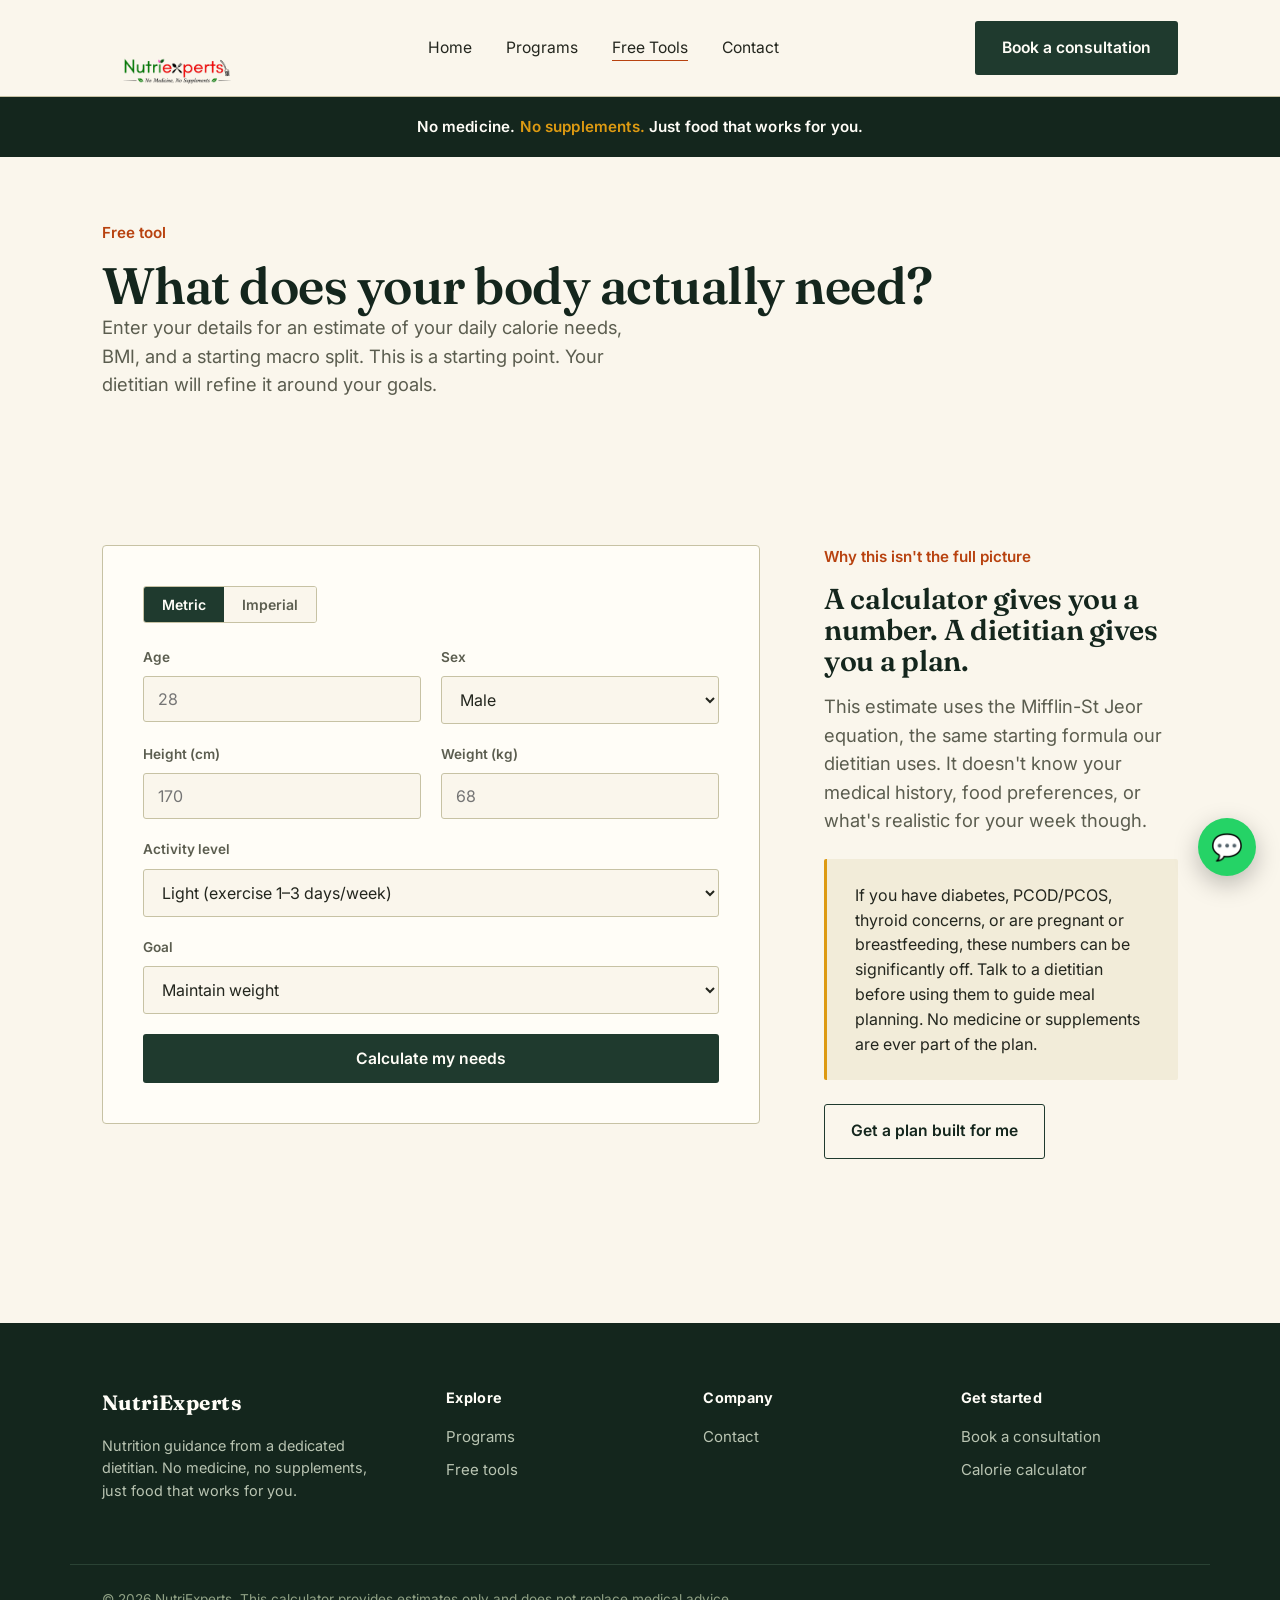
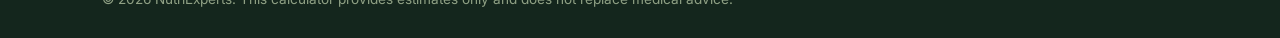
==== commit 2fda4a7f: "Some updates" ====
--- a/calculator.html
+++ b/calculator.html
@@ -3,7 +3,7 @@
 <head>
 <meta charset="UTF-8">
 <meta name="viewport" content="width=device-width, initial-scale=1.0">
-<title>Free Calorie &amp; BMI Calculator — NutriExperts</title>
+<title>Free Calorie &amp; BMI Calculator | NutriExperts</title>
 <link rel="stylesheet" href="styles.css">
 <script src="script.js"></script>
 </head>
@@ -14,7 +14,7 @@
     <!--
       LOGO: Add your logo file named "logo.png" inside the "images" folder
       next to this file (path: images/logo.png). Use a PNG with a
-      transparent background — a wide/horizontal logo (roughly 3:1 to 4:1,
+      transparent background, a wide/horizontal logo (roughly 3:1 to 4:1,
       e.g. 480x140px) will fit this header spot most naturally, though any
       shape will scale to fit since sizing is handled by CSS (.logo-img),
       not by editing the image file itself. Until it's added, a small
@@ -43,7 +43,7 @@
   <div class="wrap">
     <p class="kicker">Free tool</p>
     <h1 style="font-size: clamp(2.2rem, 4vw, 3.2rem);">What does your body actually need?</h1>
-    <p class="lede">Enter your details for an estimate of your daily calorie needs, BMI, and a starting macro split. This is a starting point — your dietitian will refine it around your goals.</p>
+    <p class="lede">Enter your details for an estimate of your daily calorie needs, BMI, and a starting macro split. This is a starting point. Your dietitian will refine it around your goals.</p>
   </div>
 </section>
 
@@ -86,11 +86,11 @@
             <div class="field">
               <label for="activity">Activity level</label>
               <select id="activity">
-                <option value="1.2">Sedentary — little to no exercise</option>
-                <option value="1.375" selected>Light — exercise 1–3 days/week</option>
-                <option value="1.55">Moderate — exercise 3–5 days/week</option>
-                <option value="1.725">Active — exercise 6–7 days/week</option>
-                <option value="1.9">Very active — physical job or 2x/day training</option>
+                <option value="1.2">Sedentary (little to no exercise)</option>
+                <option value="1.375" selected>Light (exercise 1–3 days/week)</option>
+                <option value="1.55">Moderate (exercise 3–5 days/week)</option>
+                <option value="1.725">Active (exercise 6–7 days/week)</option>
+                <option value="1.9">Very active (physical job or 2x/day training)</option>
               </select>
             </div>
           </div>
@@ -111,7 +111,7 @@
           <div class="calc-result" id="result">
             <span class="big" id="calorie-out">0</span>
             <span style="font-family: var(--sans); color: var(--ink-soft); font-size:0.95rem;">calories / day</span>
-            <span class="cat" id="bmi-cat">BMI —</span>
+            <span class="cat" id="bmi-cat">BMI</span>
 
             <div class="macro-row">
               <div class="macro"><div class="amt" id="protein-out">0g</div><div class="lbl">Protein</div></div>
@@ -141,7 +141,7 @@
       <div>
         <p class="kicker">Why this isn't the full picture</p>
         <h2 style="font-size:1.8rem;">A calculator gives you a number. A dietitian gives you a plan.</h2>
-        <p class="lede" style="margin-top:16px;">This estimate uses the Mifflin-St Jeor equation, the same starting formula our dietitian uses — but it doesn't know your medical history, food preferences, or what's realistic for your week.</p>
+        <p class="lede" style="margin-top:16px;">This estimate uses the Mifflin-St Jeor equation, the same starting formula our dietitian uses. It doesn't know your medical history, food preferences, or what's realistic for your week though.</p>
         <div class="callout" style="margin-top:24px;">
           <p style="margin:0;">If you have diabetes, PCOD/PCOS, thyroid concerns, or are pregnant or breastfeeding, these numbers can be significantly off. Talk to a dietitian before using them to guide meal planning. No medicine or supplements are ever part of the plan.</p>
         </div>
@@ -155,7 +155,7 @@
   <div class="wrap">
     <div>
       <h4 style="font-family: var(--serif); font-size:1.3rem; color:var(--white);">NutriExperts</h4>
-      <p style="color:#b9c4b2; font-size:0.9rem; max-width:32ch;">Nutrition guidance from a dedicated dietitian — no medicine, no supplements, just food that works for you.</p>
+      <p style="color:#b9c4b2; font-size:0.9rem; max-width:32ch;">Nutrition guidance from a dedicated dietitian. No medicine, no supplements, just food that works for you.</p>
     </div>
     <div>
       <h4>Explore</h4>
@@ -194,9 +194,12 @@
 function calculate() {
   const age = parseFloat(document.getElementById('age').value);
   const sex = document.getElementById('sex').value;
-  let height = parseFloat(document.getElementById('height').value);
-  let weight = parseFloat(document.getElementById('weight').value);
+  const heightEntered = parseFloat(document.getElementById('height').value);
+  const weightEntered = parseFloat(document.getElementById('weight').value);
+  let height = heightEntered;
+  let weight = weightEntered;
   const activity = parseFloat(document.getElementById('activity').value);
+  const activityLabel = document.getElementById('activity').selectedOptions[0].textContent;
   const goal = document.getElementById('goal').value;
 
   if (!age || !height || !weight) {
@@ -240,7 +243,13 @@
 
   document.getElementById('result').classList.add('show');
 
-  lastResult = { tdee, bmiRounded, bmiCategory, protein, carbs, fat, age, sex, goal };
+  lastResult = {
+    tdee, bmiRounded, bmiCategory, protein, carbs, fat, age, sex, goal,
+    heightEntered, weightEntered,
+    heightUnit: unit === 'metric' ? 'cm' : 'in',
+    weightUnit: unit === 'metric' ? 'kg' : 'lb',
+    activityLabel
+  };
 }
 
 function sendToWhatsApp(e) {
@@ -249,9 +258,18 @@
   const name = document.getElementById('lead-name').value || 'Not provided';
   const phone = document.getElementById('lead-phone').value || 'Not provided';
   const r = lastResult;
-  const msg = `Hi NutriExperts, I just used the BMI/calorie calculator.\n\nName: ${name}\nPhone: ${phone}\nAge: ${r.age} | Sex: ${r.sex}\nGoal: ${r.goal}\nBMI: ${r.bmiRounded} (${r.bmiCategory})\nEstimated calories/day: ${r.tdee}\nProtein: ${r.protein}g | Carbs: ${r.carbs}g | Fat: ${r.fat}g\n\nI'd like a dietitian to review this.`;
-  const url = 'https://wa.me/919122770481?text=' + encodeURIComponent(msg);
-  window.open(url, '_blank');
+  const msg = `Hi NutriExperts, I just used the BMI/calorie calculator.\n\n`
+    + `Name: ${name}\nPhone: ${phone}\n`
+    + `Age: ${r.age} | Sex: ${r.sex}\n`
+    + `Height: ${r.heightEntered} ${r.heightUnit}\n`
+    + `Weight: ${r.weightEntered} ${r.weightUnit}\n`
+    + `Activity level: ${r.activityLabel}\n`
+    + `Goal: ${r.goal}\n`
+    + `BMI: ${r.bmiRounded} (${r.bmiCategory})\n`
+    + `Estimated calories/day: ${r.tdee}\n`
+    + `Protein: ${r.protein}g | Carbs: ${r.carbs}g | Fat: ${r.fat}g\n\n`
+    + `I'd like a dietitian to review this.`;
+  openWhatsApp('919122770481', msg);
 }
 </script>
 
--- a/styles.css
+++ b/styles.css
@@ -125,15 +125,30 @@
   position: sticky;
   top: 0;
   z-index: 40;
-  padding: 5px 30px;
+}
+
+/*
+  ===== HEADER HEIGHT — kept fixed on purpose =====
+  The nav bar has a fixed height (--nav-height) instead of sizing itself
+  around its content. This means the logo below can be made larger or
+  smaller without ever changing the height of the header/nav bar itself.
+  If you increase --logo-height a lot, keep it a bit smaller than
+  --nav-height so it doesn't visually poke out of the header.
+*/
+:root {
+  --nav-height: 96px;         /* fixed header height on desktop/tablet */
+  --nav-height-mobile: 76px;  /* fixed header height on phones */
+  --logo-height: 72px;         /* logo height on desktop/tablet */
+  --logo-height-mobile: 52px;  /* logo height on phones (below 760px wide) */
+  --logo-max-width: 240px;     /* logo will never grow wider than this */
 }
 
 .nav {
-  height: 80px;
   display: flex;
   align-items: center;
   justify-content: space-between;
-  padding: 20px 32px;
+  height: var(--nav-height);
+  padding: 0 32px;
   max-width: 1140px;
   margin: 0 auto;
 }
@@ -144,7 +159,6 @@
   font-weight: 700;
   color: var(--forest-deep);
   text-decoration: none;
-  object-fit: contain;
 }
 .logo span { color: var(--paprika); }
 
@@ -407,8 +421,9 @@
   padding: 36px 34px;
   display: flex;
   flex-direction: column;
-}
-.plan-card.featured { background: var(--white); }
+  box-shadow: inset 0 3px 0 0 transparent;
+}
+.plan-card.featured { box-shadow: inset 0 3px 0 0 var(--marigold); }
 .plan-card .pc-top {
   display: flex;
   align-items: flex-start;
@@ -780,6 +795,14 @@
 }
 .lead-capture p.hint { font-size: 0.85rem; color: var(--ink-soft); margin-bottom: 14px; }
 
+.or-divider {
+  text-align: center;
+  font-family: var(--sans);
+  font-size: 0.8rem;
+  color: var(--ink-soft);
+  margin: 14px 0;
+}
+
 /* ---------- Added: placeholder boxes for real photos/QR (see HTML comments) ---------- */
 .placeholder-box {
   display: flex;
@@ -806,6 +829,66 @@
 .dietitian-photo-wrap { aspect-ratio: 4/5; width: 100%; border-radius: 3px; overflow: hidden; }
 .dietitian-photo-wrap img { width: 100%; height: 100%; object-fit: cover; }
 
+/* ---------- Added: multiple dietitian profiles ---------- */
+.dietitian-grid {
+  display: grid;
+  grid-template-columns: 1fr 1fr;
+  gap: 48px;
+  margin-top: 44px;
+}
+.dietitian-card .dietitian-photo-wrap { max-width: 220px; }
+.dietitian-card h3 { margin-top: 18px; margin-bottom: 2px; }
+.dietitian-role { color: var(--paprika); font-weight: 600; margin: 0 0 10px; font-size: 0.95rem; }
+.dietitian-card p:not(.dietitian-role) { font-size: 0.94rem; color: var(--ink-soft); }
+@media (max-width: 760px) {
+  .dietitian-grid { grid-template-columns: 1fr; gap: 36px; }
+}
+
+/* ---------- Added: before/after client results ---------- */
+.transform-grid {
+  display: grid;
+  grid-template-columns: repeat(3, 1fr);
+  gap: 32px;
+  margin-top: 44px;
+}
+.transform-images {
+  display: flex;
+  gap: 2px;
+  aspect-ratio: 3/2;
+  border-radius: 3px;
+  overflow: hidden;
+}
+.transform-images .ta-img { flex: 1; position: relative; }
+.transform-images .ta-img img { width: 100%; height: 100%; object-fit: cover; }
+.transform-images .ta-img .placeholder-box { border-radius: 0; }
+.ta-label {
+  position: absolute;
+  bottom: 8px;
+  left: 8px;
+  background: rgba(20,38,29,0.78);
+  color: var(--white);
+  font-family: var(--sans);
+  font-size: 0.65rem;
+  font-weight: 700;
+  letter-spacing: 0.04em;
+  text-transform: uppercase;
+  padding: 3px 10px;
+  border-radius: 12px;
+  z-index: 2;
+}
+.transform-meta { margin-top: 16px; }
+.transform-meta h3 { font-size: 1.05rem; margin-bottom: 4px; }
+.transform-meta .result {
+  font-family: var(--serif);
+  color: var(--paprika);
+  font-size: 0.98rem;
+  margin: 0 0 6px;
+}
+.transform-meta p.note { font-size: 0.86rem; color: var(--ink-soft); margin: 0; }
+
+@media (max-width: 860px) { .transform-grid { grid-template-columns: 1fr 1fr; } }
+@media (max-width: 560px) { .transform-grid { grid-template-columns: 1fr; } }
+
 .food-grid {
   display: grid;
   grid-template-columns: repeat(3, 1fr);
@@ -825,15 +908,16 @@
 /* ---------- Added: nav logo image (replaces the former text wordmark) ---------- */
 .logo { display: flex; align-items: center; }
 .logo-img {
-  height: 42px;
+  height: var(--logo-height);
   width: auto;
-  max-width: 190px;
+  max-width: var(--logo-max-width);
   object-fit: contain;
+  object-position: left center;
   display: block;
 }
 .placeholder-box.ph-logo {
   flex-direction: row;
-  height: 42px;
+  height: var(--logo-height);
   width: auto;
   min-width: 150px;
   padding: 0 16px;
@@ -845,8 +929,9 @@
 .placeholder-box.ph-logo .ph-sub { display: none; }
 
 @media (max-width: 760px) {
-  .logo-img { height: 34px; max-width: 150px; }
-  .placeholder-box.ph-logo { height: 34px; min-width: 130px; font-size: 0.68rem; }
+  .nav { height: var(--nav-height-mobile); }
+  .logo-img { height: var(--logo-height-mobile); max-width: 150px; }
+  .placeholder-box.ph-logo { height: var(--logo-height-mobile); min-width: 130px; font-size: 0.68rem; }
 }
 
 /* ============================================================
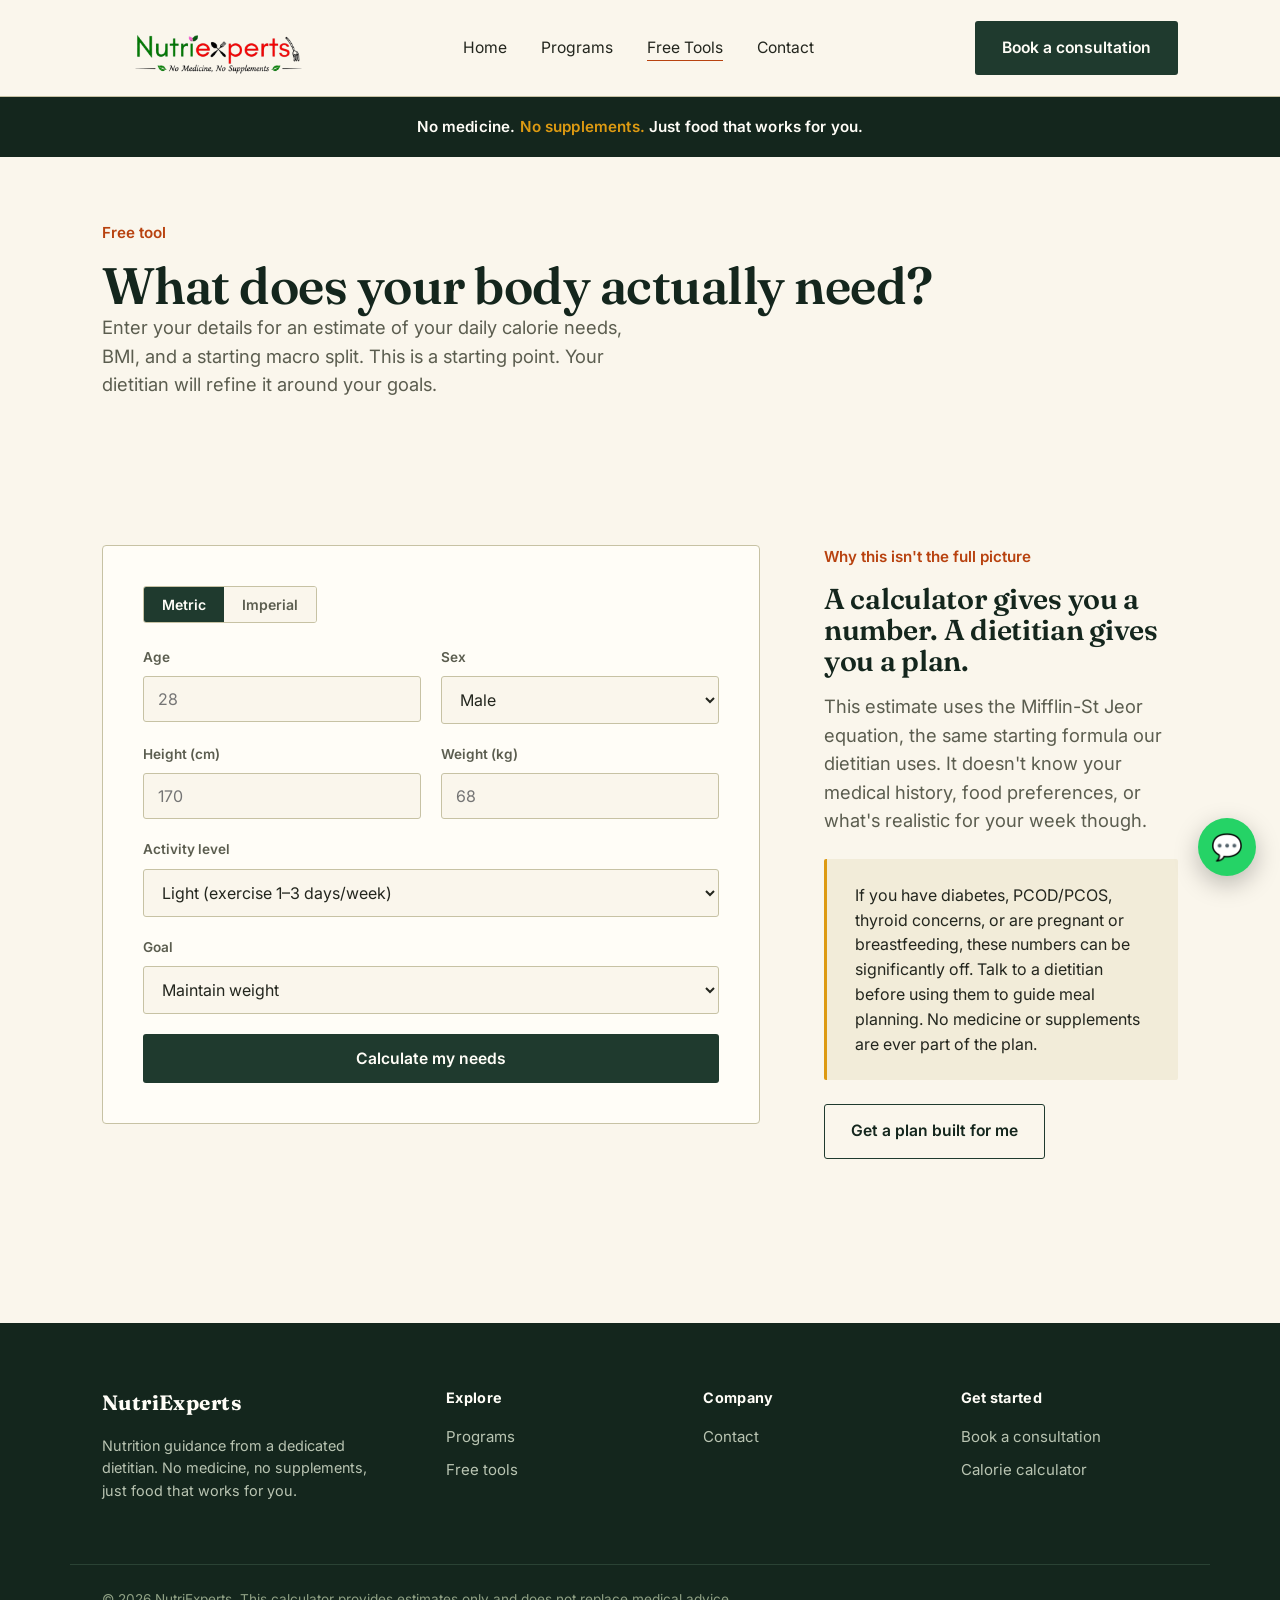
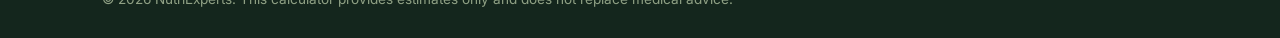
==== commit 3fdf1539: "Fixing The Logo" ====
--- a/calculator.html
+++ b/calculator.html
@@ -11,17 +11,10 @@
 
 <header class="site">
   <nav class="nav">
-    <!--
-      LOGO: Add your logo file named "logo.png" inside the "images" folder
-      next to this file (path: images/logo.png). Use a PNG with a
-      transparent background, a wide/horizontal logo (roughly 3:1 to 4:1,
-      e.g. 480x140px) will fit this header spot most naturally, though any
-      shape will scale to fit since sizing is handled by CSS (.logo-img),
-      not by editing the image file itself. Until it's added, a small
-      placeholder box shows here instead.
-    -->
+ 
     <a href="index.html" class="logo">
       <img src="assets/logo.png" alt="Nutriexperts Logo" class="logo-img"
+           style="width: 200px; height: 200px;" 
            data-label="assets/logo.png" data-icon="🥗" data-size="logo"
            onerror="imgFallback(this)">
     </a>
--- a/styles.css
+++ b/styles.css
@@ -159,6 +159,7 @@
   font-weight: 700;
   color: var(--forest-deep);
   text-decoration: none;
+  margin-top: -80px; margin-bottom: -20px;
 }
 .logo span { color: var(--paprika); }
 
